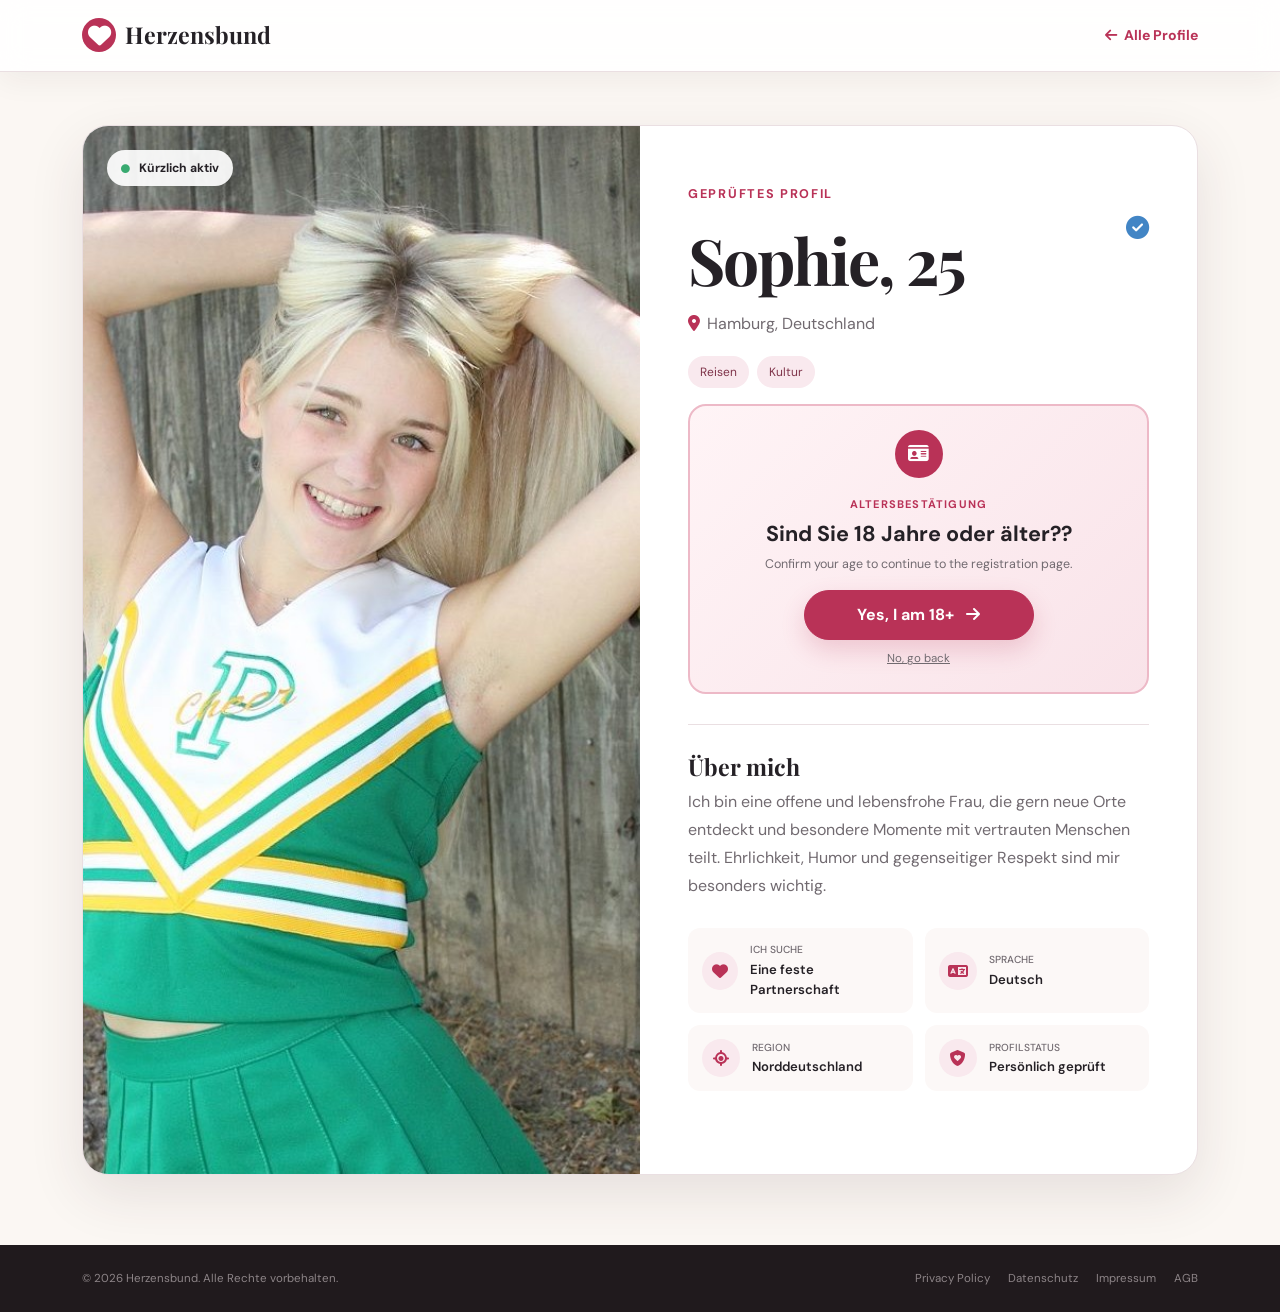
==== profile-details.html @ 143b0530 "Add files via upload" ====
<!doctype html>
<html lang="de">
<head>
  <meta charset="utf-8">
  <meta name="viewport" content="width=device-width, initial-scale=1">
  <meta name="description" content="Profildetails bei Herzensbund ansehen.">
  <title>Profildetails | Herzensbund</title>
  <link rel="preconnect" href="https://fonts.googleapis.com">
  <link rel="preconnect" href="https://fonts.gstatic.com" crossorigin>
  <link href="https://fonts.googleapis.com/css2?family=DM+Sans:wght@400;500;600;700&family=Playfair+Display:wght@600;700&display=swap" rel="stylesheet">
  <link href="https://cdn.jsdelivr.net/npm/bootstrap@5.3.3/dist/css/bootstrap.min.css" rel="stylesheet">
  <link href="https://cdnjs.cloudflare.com/ajax/libs/font-awesome/6.5.2/css/all.min.css" rel="stylesheet">
  <link rel="stylesheet" href="styles.css">
  <link rel="stylesheet" href="profile-details.css">
</head>
<body class="profile-page-body">
  <nav class="navbar fixed-top profile-nav">
    <div class="container">
      <a class="navbar-brand" href="index.html">
        <span class="brand-icon"><i class="fa-solid fa-heart"></i></span>
        Herzensbund
      </a>
      <a class="profile-back" href="index.html#profile"><i class="fa-solid fa-arrow-left"></i>Alle Profile</a>
    </div>
  </nav>

  <main class="profile-details-page">
    <div class="container">
      <article class="profile-details-card">
        <div class="row g-0">
          <div class="col-lg-6">
            <div class="profile-large-image">
              <img id="profileImage" src="" alt="">
              <span class="profile-active"><i class="fa-solid fa-circle"></i> K&uuml;rzlich aktiv</span>
            </div>
          </div>
          <div class="col-lg-6">
            <div class="profile-info">
              <div class="profile-heading">
                <div>
                  <span class="section-kicker">Gepr&uuml;ftes Profil</span>
                  <h1 id="profileName">Profil</h1>
                </div>
                <i class="fa-solid fa-circle-check profile-verified" title="Profil gepr&uuml;ft"></i>
              </div>
              <p class="profile-city" id="profileLocation"><i class="fa-solid fa-location-dot"></i></p>
              <div class="profile-tags" id="profileTags"></div>

              

              <section class="age-question mt-3">
                <div class="age-question-icon"><i class="fa-solid fa-id-card"></i></div>
                <div class="age-question-copy">
                  <span>Altersbest&auml;tigung</span>
                  <h2>Sind Sie 18 Jahre oder älter??</h2>
                  <p>Confirm your age to continue to the registration page.</p>
                </div>
                <div class="age-actions">
                  <a class="btn btn-primary" id="confirmProfileAge" href="signup.html">Yes, I am 18+ <i class="fa-solid fa-arrow-right ms-2"></i></a>
                  <a class="age-no" href="index.html#profile">No, go back</a>
                </div>
              </section>

              <div class="profile-about">
                <h2>&Uuml;ber mich</h2>
                <p id="profileDescription"></p>
              </div>

              <div class="profile-facts">
                <div><i class="fa-solid fa-heart"></i><span><small>Ich suche</small>Eine feste Partnerschaft</span></div>
                <div><i class="fa-solid fa-language"></i><span><small>Sprache</small>Deutsch</span></div>
                <div><i class="fa-solid fa-location-crosshairs"></i><span><small>Region</small><span id="profileRegion"></span></span></div>
                <div><i class="fa-solid fa-shield-heart"></i><span><small>Profilstatus</small>Pers&ouml;nlich gepr&uuml;ft</span></div>
              </div>

              
            </div>
          </div>
        </div>
      </article>
    </div>
  </main>

  <footer class="profile-footer">
    <div class="container">
      <span>&copy; 2026 Herzensbund. Alle Rechte vorbehalten.</span>
      <div><a href="privacy-policy.html">Privacy Policy</a><a href="data-protection.html">Datenschutz</a><a href="imprint.html">Impressum</a><a href="terms.html">AGB</a></div>
    </div>
  </footer>

  <script src="profile-details.js"></script>
</body>
</html>
---- styles.css ----
:root {
  --primary: #b93257;
  --primary-dark: #8f1f40;
  --primary-soft: #f9e9ee;
  --ink: #252126;
  --muted: #716a70;
  --cream: #fbf7f3;
  --white: #fff;
  --border: #eadfe2;
  --shadow: 0 20px 55px rgba(68, 32, 44, .11);
}

html { scroll-behavior: smooth; }
body { color: var(--ink); font-family: "DM Sans", sans-serif; overflow-x: hidden; }
h1, h2, h3 { font-family: "Playfair Display", serif; font-weight: 700; }
a { color: inherit; text-decoration: none; }
.section-padding {padding: 55px 0;}

.navbar {background: #ffffffde;padding: 18px 0;transition: background-color .3s ease, box-shadow .3s ease, padding .3s ease;}
.navbar.scrolled { background-color: rgba(255, 255, 255, .22) !important; border-bottom: 1px solid rgba(255, 255, 255, .35); box-shadow: 0 8px 30px rgba(50, 30, 36, .07); padding: 11px 0; -webkit-backdrop-filter: blur(14px) saturate(140%); backdrop-filter: blur(14px) saturate(140%); }
.navbar-brand { align-items: center; color: var(--ink); display: inline-flex; font-family: "Playfair Display", serif; font-size: 1.45rem; font-weight: 700; gap: 9px; }
.brand-icon { align-items: center; background: var(--primary); border-radius: 50%; color: #fff; display: inline-flex; height: 34px; justify-content: center; width: 34px; }
.nav-link { color: var(--ink); font-weight: 600; }
.nav-link:hover { color: var(--primary); }
.signup-link { color: var(--primary); }
.nav-cta { padding: 10px 22px !important; }

.btn { border-radius: 50px; font-weight: 700; padding: 12px 25px; }
.btn-lg { font-size: .98rem; padding: 15px 28px; }
.btn-primary { background: var(--primary); border-color: var(--primary); box-shadow: 0 10px 24px rgba(185, 50, 87, .2); }
.btn-primary:hover, .btn-primary:focus { background: var(--primary-dark); border-color: var(--primary-dark); transform: translateY(-1px); }

.hero-section { background: linear-gradient(135deg, #fff 0%, #fdf7f5 55%, #faedf0 100%); overflow: hidden; position: relative; }
.hero-shape { border: 1px solid rgba(185, 50, 87, .12); border-radius: 50%; position: absolute; }
.hero-shape-one { height: 440px; left: -250px; top: 18%; width: 440px; }
.hero-shape-two { height: 220px; right: 42%; top: -100px; width: 220px; }
.eyebrow, .section-kicker { color: var(--primary); display: inline-block; font-size: .79rem; font-weight: 700; letter-spacing: 1.7px; margin-bottom: 18px; text-transform: uppercase; }
.eyebrow i { margin-right: 7px; }
.hero-section h1 {font-size: clamp(3rem, 3.5vw, 5.7rem);letter-spacing: -3px;line-height: .99;margin-bottom: 28px;max-width: 700px;}
.hero-section h1 span { color: var(--primary); font-style: italic; }
.hero-copy { color: var(--muted); font-size: 1.16rem; line-height: 1.75; margin-bottom: 32px; max-width: 590px; }
.hero-trust { align-items: center; display: flex; gap: 15px; margin-top: 34px; }
.avatar-stack { display: flex; padding-left: 12px; }
.avatar-stack img { border: 3px solid #fff; border-radius: 50%; height: 42px; margin-left: -12px; object-fit: cover; width: 42px; }
.stars { color: #e4a437; font-size: .72rem; letter-spacing: 1px; }
.hero-trust span { color: var(--muted); font-size: .82rem; }
.hero-visual { min-height: 630px; position: relative; }
.hero-image-wrap { border: 12px solid rgba(255, 255, 255, .8); border-radius: 250px 250px 35px 35px; box-shadow: var(--shadow); height: 590px; overflow: hidden; position: absolute; right: 15px; top: 25px; width: 430px; }
.hero-image-wrap img { height: 100%; object-fit: cover; object-position: center; width: 100%; }
.floating-card { align-items: center; background: rgba(255, 255, 255, .94); border: 1px solid rgba(255, 255, 255, .8); border-radius: 15px; box-shadow: var(--shadow); display: flex; gap: 12px; padding: 15px 18px; position: absolute; }
.floating-card span { align-items: center; background: var(--primary-soft); border-radius: 50%; color: var(--primary); display: flex; height: 43px; justify-content: center; width: 43px; }
.floating-card strong, .floating-card small { display: block; }
.floating-card strong { font-size: .9rem; }
.floating-card small { color: var(--muted); font-size: .73rem; }
.card-match { left: 5px; top: 130px; }
.card-safe { bottom: 45px; right: -25px; }

.trust-strip { background: var(--primary); color: #fff; padding: 24px 0; }
.trust-strip .col-6 { align-items: center; display: flex; font-size: .87rem; gap: 10px; justify-content: center; }
.trust-strip i { color: #f5b6c8; font-size: 1.15rem; }

.profiles-section { background: var(--cream); }
.section-heading { max-width: 680px; margin-bottom: 42px; }
.section-heading h2, .how-section h2, .story-section h2, .contact-section h2 {font-size: clamp(2.3rem, 4vw, 2.7rem);letter-spacing: -1px;margin-bottom: 18px;}
.section-heading p, .how-section p, .story-section p { color: var(--muted); line-height: 1.75; }
.filter-bar { display: flex; flex-wrap: wrap; gap: 8px; justify-content: center; margin-bottom: 38px; }
.filter-btn { background: transparent; border: 1px solid #ddcfd3; border-radius: 40px; color: var(--muted); font-size: .88rem; font-weight: 600; padding: 9px 19px; }
.filter-btn.active, .filter-btn:hover { background: var(--primary); border-color: var(--primary); color: #fff; }
.candidate-card { background: #fff; border: 0; border-radius: 18px; box-shadow: 0 8px 28px rgba(59, 33, 41, .07); cursor: pointer; height: 100%; overflow: hidden; transition: .3s ease; }
.candidate-card:hover { box-shadow: 0 18px 42px rgba(59, 33, 41, .14); transform: translateY(-7px); }
.candidate-image { height: 285px; overflow: hidden; position: relative; }
.candidate-image img { height: 100%; object-fit: cover; transition: .5s ease; width: 100%; }
.candidate-card:hover img { transform: scale(1.05); }
.online-badge { background: rgba(255, 255, 255, .92); border-radius: 30px; font-size: .7rem; font-weight: 700; left: 12px; padding: 6px 10px; position: absolute; top: 12px; }
.online-badge::before { background: #38a86b; border-radius: 50%; content: ""; display: inline-block; height: 7px; margin-right: 5px; width: 7px; }
.candidate-body { padding: 18px; }
.candidate-top { align-items: center; display: flex; justify-content: space-between; }
.candidate-body h3 { font-size: 1.35rem; margin: 0; }
.verified { color: #4285c5; font-size: .9rem; }
.candidate-location { color: var(--muted); font-size: .8rem; margin: 7px 0 13px; }
.candidate-location i { color: var(--primary); margin-right: 5px; }
.candidate-tags { display: flex; flex-wrap: wrap; gap: 5px; }
.candidate-tags span { background: var(--primary-soft); border-radius: 20px; color: #7f344a; font-size: .68rem; padding: 5px 9px; }
.candidate-chat-btn { align-items: center; background: var(--primary); border: 1px solid var(--primary); border-radius: 10px; color: #fff; display: flex; font-size: .82rem; font-weight: 700; gap: 8px; justify-content: center; margin-top: 17px; padding: 10px 15px; transition: .25s ease; width: 100%; }
.candidate-chat-btn:hover, .candidate-chat-btn:focus { background: var(--primary-dark); border-color: var(--primary-dark); box-shadow: 0 8px 18px rgba(185, 50, 87, .2); outline: none; transform: translateY(-1px); }
.profile-note { color: var(--muted); font-size: .8rem; margin: 35px 0 0; }
.profile-note i { color: var(--primary); }

.how-section { background: #fff; }
.text-link { color: var(--primary); font-weight: 700; }
.text-link i { margin-left: 7px; transition: .2s; }
.text-link:hover i { transform: translateX(4px); }
.steps-list { display: grid; gap: 15px; }
.step-card { align-items: center; border: 1px solid var(--border); border-radius: 18px; display: grid; gap: 19px; grid-template-columns: auto auto 1fr; padding: 22px; position: relative; transition: .25s; }
.step-card:hover { border-color: #e2b5c1; box-shadow: 0 13px 35px rgba(71, 38, 47, .08); }
.step-number { color: #decbd0; font-family: "Playfair Display", serif; font-size: 1.1rem; font-weight: 700; }
.step-icon { align-items: center; background: var(--primary-soft); border-radius: 14px; color: var(--primary); display: flex; font-size: 1.35rem; height: 58px; justify-content: center; width: 58px; }
.step-card h3 { font-size: 1.2rem; margin: 0 0 5px; }
.step-card p { font-size: .87rem; margin: 0; }

.story-section { background: #f6eeee; }
.story-images { min-height: 535px; position: relative; }
.story-main { border-radius: 25px 180px 25px 25px; height: 500px; object-fit: cover; width: 87%; }
.story-stat { align-items: center; background: #fff; border-radius: 18px; bottom: 0; box-shadow: var(--shadow); display: flex; gap: 15px; padding: 20px; position: absolute; right: 0; width: 260px; }
.story-stat strong { color: var(--primary); font-family: "Playfair Display", serif; font-size: 2rem; }
.story-stat span { color: var(--muted); font-size: .77rem; line-height: 1.4; }
.values-grid { display: grid; gap: 14px; grid-template-columns: 1fr 1fr; margin-top: 28px; }
.values-grid div { font-size: .9rem; font-weight: 600; }
.values-grid i { align-items: center; background: var(--primary); border-radius: 50%; color: #fff; display: inline-flex; font-size: .62rem; height: 20px; justify-content: center; margin-right: 7px; width: 20px; }

.contact-section { background: #fff; }
.contact-panel { border-radius: 25px; box-shadow: var(--shadow); overflow: hidden; }
.contact-info { background: linear-gradient(145deg, #a9264b, #741b36); color: #fff; padding: 55px; position: relative; }
.contact-info::after { border: 1px solid rgba(255, 255, 255, .12); border-radius: 50%; bottom: -100px; content: ""; height: 270px; position: absolute; right: -100px; width: 270px; }
.section-kicker.light { color: #f4bccb; }
.contact-info p { color: rgba(255, 255, 255, .75); }
.contact-list { display: grid; gap: 22px; list-style: none; margin: 35px 0 0; padding: 0; position: relative; z-index: 1; }
.contact-list li { align-items: center; display: flex; gap: 14px; }
.contact-list > li > i { align-items: center; background: rgba(255, 255, 255, .12); border-radius: 50%; display: flex; height: 43px; justify-content: center; width: 43px; }
.contact-list small, .contact-list a, .contact-list span { display: block; }
.contact-list small { color: #e3a8b8; font-size: .67rem; text-transform: uppercase; }
.contact-list a, .contact-list span { font-size: .88rem; }
.contact-form-wrap { padding: 55px; }
label { font-size: .79rem; font-weight: 700; margin-bottom: 7px; }
.form-control { border: 1px solid #dfd5d8; border-radius: 10px; min-height: 47px; padding: 11px 14px; }
.form-control:focus { border-color: var(--primary); box-shadow: 0 0 0 .2rem rgba(185, 50, 87, .1); }
.form-status { font-size: .82rem; min-height: 20px; }
.form-status.error { color: #b42318; }
.form-status.success { color: #278256; }

footer { background: #201a1d; color: #fff; padding: 55px 0 25px; }
footer .navbar-brand { color: #fff; }
.footer-main { align-items: center; display: flex; justify-content: space-between; }
.footer-main p { color: #a9a0a4; font-size: .85rem; margin: 0; }
.social-links { display: flex; gap: 9px; }
.social-links a { align-items: center; border: 1px solid #50464a; border-radius: 50%; display: flex; height: 38px; justify-content: center; width: 38px; }
.social-links a:hover { background: var(--primary); border-color: var(--primary); }
.footer-legal { border-top: 1px solid #393135; display: grid; gap: 12px; grid-template-columns: repeat(2, 1fr); margin-top: 35px; padding-top: 30px; }
.footer-legal details { background: #292225; border: 1px solid #40363a; border-radius: 12px; overflow: hidden; scroll-margin-top: 100px; }
.footer-legal summary { align-items: center; cursor: pointer; display: flex; font-size: .88rem; font-weight: 700; gap: 10px; list-style: none; padding: 16px 18px; }
.footer-legal summary::-webkit-details-marker { display: none; }
.footer-legal summary::after { color: #a9a0a4; content: "\2b"; font-size: 1rem; margin-left: auto; }
.footer-legal details[open] summary::after { content: "\2212"; }
.footer-legal summary i { color: #e78da6; width: 18px; }
.legal-content { border-top: 1px solid #40363a; color: #bcb3b7; font-size: .78rem; line-height: 1.7; max-height: 360px; overflow-y: auto; padding: 18px; }
.legal-content h3 { color: #fff; font-family: "DM Sans", sans-serif; font-size: .82rem; margin: 18px 0 6px; }
.legal-content p { margin: 0 0 12px; }
.legal-content a { color: #f0a6ba; text-decoration: underline; }
.footer-bottom { border-top: 1px solid #393135; color: #8c8487; display: flex; font-size: .72rem; justify-content: space-between; margin-top: 35px; padding-top: 22px; }
.footer-bottom div { display: flex; flex-wrap: wrap; gap: 20px; }
.footer-bottom a:hover { color: #fff; }

.form-check-label { color: var(--muted); font-size: .72rem; font-weight: 400; }
.form-check-input:checked { background-color: var(--primary); border-color: var(--primary); }

.success-toast { border: 0; box-shadow: var(--shadow); }
.success-toast i { color: #278256; font-size: 1.1rem; margin-right: 7px; }

@media (max-width: 991.98px) {
  .navbar { background: rgba(255, 255, 255, .97); padding: 12px 0; }
  .navbar.scrolled { background-color: rgba(255, 255, 255, .22) !important; }
  .navbar-collapse { padding: 15px 0; }
  .navbar-nav { align-items: stretch !important; }
  .section-padding { padding: 80px 0; }
  .hero-section .row { min-height: auto !important; padding-bottom: 90px !important; padding-top: 130px !important; }
  .contact-info, .contact-form-wrap { padding: 42px; }
}

@media (max-width: 767.98px) {
  .hero-section h1 { font-size: 3.1rem; letter-spacing: -2px; }
  .trust-strip .col-6 { align-items: flex-start; flex-direction: column; gap: 4px; }
  .candidate-image { height: 360px; }
  .story-images { min-height: 440px; }
  .story-main { height: 410px; width: 95%; }
  .values-grid { grid-template-columns: 1fr; }
  .contact-info, .contact-form-wrap { padding: 35px 25px; }
  .footer-legal { grid-template-columns: 1fr; }
  .footer-main, .footer-bottom { align-items: flex-start; flex-direction: column; gap: 18px; }
}

@media (max-width: 575.98px) {
  .section-padding { padding: 65px 0; }
  .candidate-image { height: 330px; }
  .step-card { align-items: flex-start; grid-template-columns: auto 1fr; }
  .step-number { display: none; }
  .story-stat { left: 15px; right: auto; }
}
---- profile-details.css ----
.profile-page-body { background: var(--cream); }
.profile-nav { background: rgba(255, 255, 255, .88); border-bottom: 1px solid var(--border); box-shadow: 0 8px 30px rgba(50, 30, 36, .06); padding: 13px 0; backdrop-filter: blur(14px); }
.profile-back { color: var(--primary); font-size: .88rem; font-weight: 700; }
.profile-back i { margin-right: 7px; }
.profile-details-page { min-height: calc(100vh - 110px); padding: 125px 0 70px; }
.profile-details-card { background: #fff; border: 1px solid var(--border); border-radius: 26px; box-shadow: var(--shadow); margin: auto; max-width: 1180px; overflow: hidden; }
.profile-large-image { height: 100%; min-height: 760px; position: relative; }
.profile-large-image img { height: 100%; object-fit: cover; object-position: center top; width: 100%; }
.profile-active { background: rgba(255, 255, 255, .92); border-radius: 30px; font-size: .76rem; font-weight: 700; left: 24px; padding: 9px 14px; position: absolute; top: 24px; }
.profile-active i { color: #39aa70; font-size: .55rem; margin-right: 6px; }
.profile-info { padding: 55px 48px; }
.profile-heading { align-items: flex-start; display: flex; justify-content: space-between; }
.profile-heading h1 { font-size: clamp(2.7rem, 5vw, 4.4rem); letter-spacing: -2px; margin: 0; }
.profile-verified { color: #4285c5; font-size: 1.45rem; margin-top: 35px; }
.profile-city { color: var(--muted); margin: 13px 0 20px; }
.profile-city i { color: var(--primary); margin-right: 7px; }
.profile-tags { display: flex; flex-wrap: wrap; gap: 8px; }
.profile-tags span { background: var(--primary-soft); border-radius: 30px; color: #7f344a; font-size: .75rem; padding: 7px 12px; }
.profile-about { border-top: 1px solid var(--border); margin-top: 30px; padding-top: 28px; }
.profile-about h2 { font-size: 1.45rem; }
.profile-about p { color: var(--muted); line-height: 1.75; }
.profile-facts { display: grid; gap: 12px; grid-template-columns: 1fr 1fr; margin: 28px 0; }
.profile-facts > div { align-items: center; background: #fcf8f7; border-radius: 12px; display: flex; gap: 12px; padding: 14px; }
.profile-facts i { align-items: center; background: var(--primary-soft); border-radius: 50%; color: var(--primary); display: flex; height: 38px; justify-content: center; width: 38px; }
.profile-facts span { font-size: .82rem; font-weight: 600; }
.profile-facts small { color: var(--muted); display: block; font-size: .64rem; font-weight: 500; margin-bottom: 2px; text-transform: uppercase; }
.age-question { background: linear-gradient(135deg, #fff4f6, #f9e3e9); border: 2px solid #edb9c7; border-radius: 18px; padding: 24px; text-align: center; }
.age-question-icon { align-items: center; background: var(--primary); border-radius: 50%; color: #fff; display: flex; font-size: 1.15rem; height: 48px; justify-content: center; margin: 0 auto 13px; width: 48px; }
.age-question-copy > span { color: var(--primary); font-size: .69rem; font-weight: 700; letter-spacing: 1.2px; text-transform: uppercase; }
.age-question h2 { font-family: "DM Sans", sans-serif; font-size: 1.35rem; margin: 7px 0; }
.age-question p { color: var(--muted); font-size: .78rem; margin-bottom: 17px; }
.age-actions { align-items: center; display: flex; flex-direction: column; gap: 10px; }
.age-actions .btn { min-width: 230px; }
.age-no { color: var(--muted); font-size: .72rem; text-decoration: underline; }
.profile-footer { background: #201a1d; color: #8c8487; font-size: .72rem; padding: 25px 0; }
.profile-footer .container { display: flex; justify-content: space-between; }
.profile-footer div { display: flex; flex-wrap: wrap; gap: 18px; }
.profile-footer a:hover { color: #fff; }
@media (max-width: 991.98px) {
  .profile-large-image { min-height: 620px; }
}
@media (max-width: 767.98px) {
  .profile-details-page { padding-top: 105px; }
  .profile-large-image { min-height: 480px; }
  .profile-info { padding: 38px 24px; }
  .profile-facts { grid-template-columns: 1fr; }
  .profile-footer .container { align-items: flex-start; flex-direction: column; gap: 15px; }
}
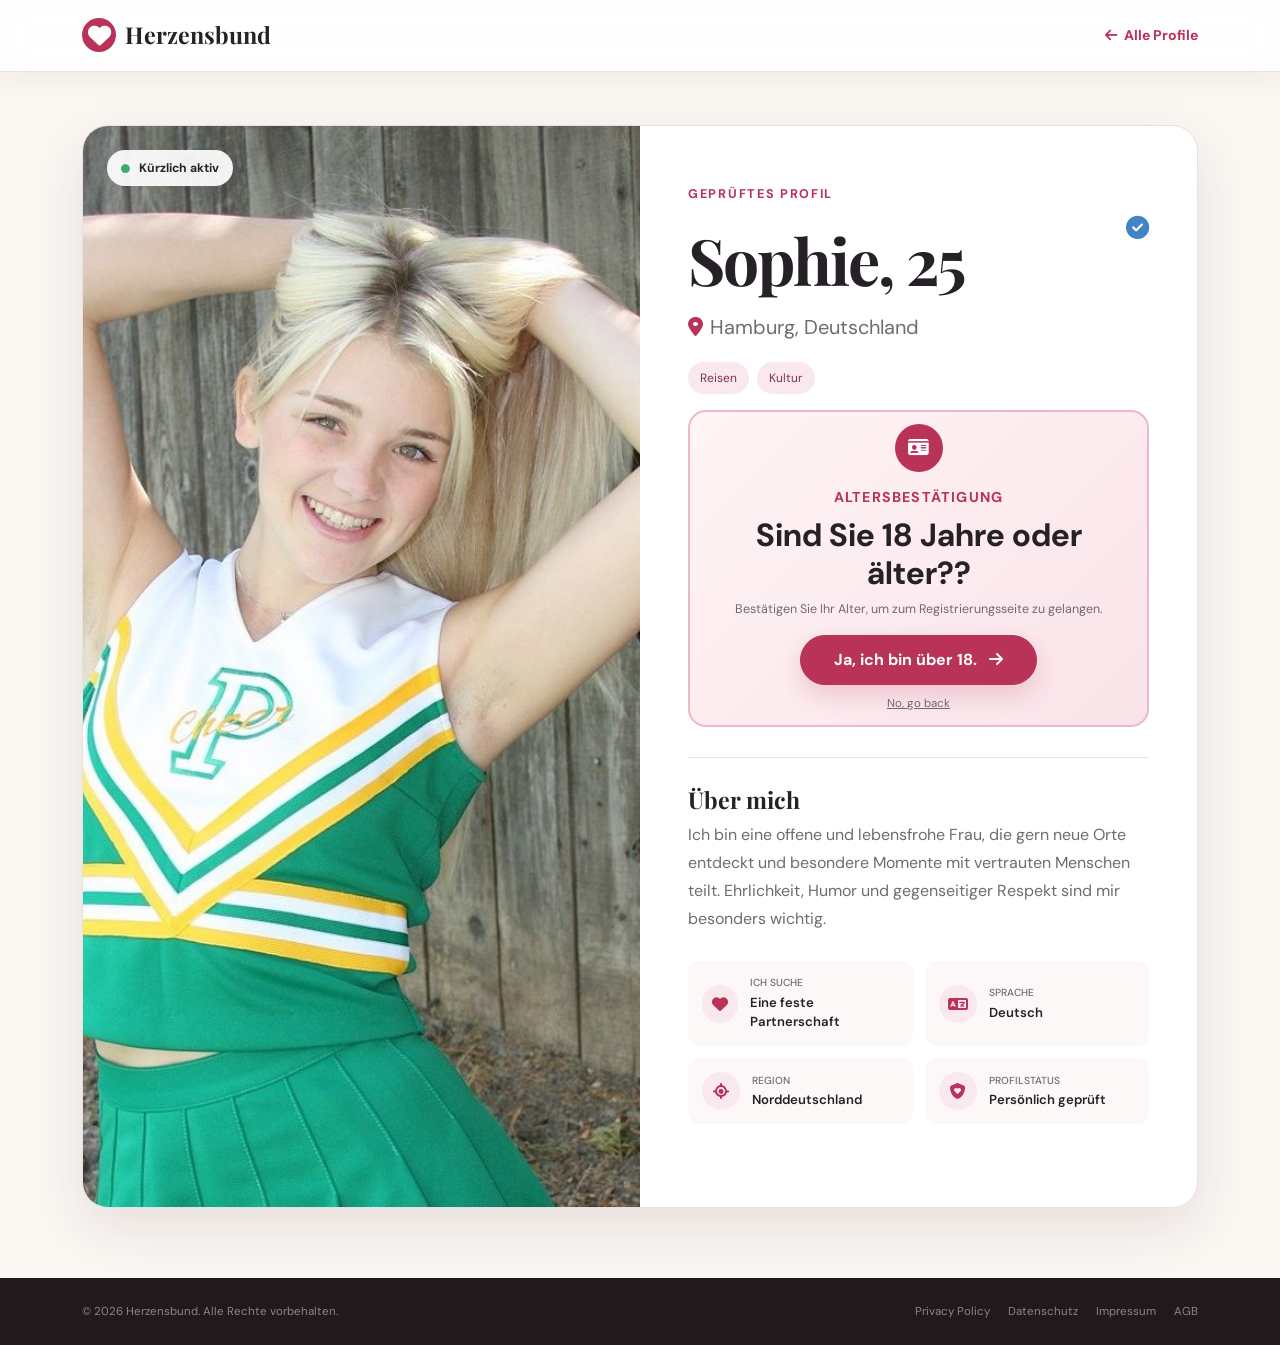
==== commit 484a63b5: "Add files via upload" ====
--- a/profile-details.html
+++ b/profile-details.html
@@ -53,10 +53,10 @@
                 <div class="age-question-copy">
                   <span>Altersbest&auml;tigung</span>
                   <h2>Sind Sie 18 Jahre oder älter??</h2>
-                  <p>Confirm your age to continue to the registration page.</p>
+                  <p>Bestätigen Sie Ihr Alter, um zum Registrierungsseite zu gelangen.</p>
                 </div>
                 <div class="age-actions">
-                  <a class="btn btn-primary" id="confirmProfileAge" href="signup.html">Yes, I am 18+ <i class="fa-solid fa-arrow-right ms-2"></i></a>
+                  <a class="btn btn-primary" id="confirmProfileAge" href="signup.html">Ja, ich bin über 18. <i class="fa-solid fa-arrow-right ms-2"></i></a>
                   <a class="age-no" href="index.html#profile">No, go back</a>
                 </div>
               </section>
--- a/profile-details.css
+++ b/profile-details.css
@@ -1,48 +1,279 @@
-.profile-page-body { background: var(--cream); }
-.profile-nav { background: rgba(255, 255, 255, .88); border-bottom: 1px solid var(--border); box-shadow: 0 8px 30px rgba(50, 30, 36, .06); padding: 13px 0; backdrop-filter: blur(14px); }
-.profile-back { color: var(--primary); font-size: .88rem; font-weight: 700; }
-.profile-back i { margin-right: 7px; }
-.profile-details-page { min-height: calc(100vh - 110px); padding: 125px 0 70px; }
-.profile-details-card { background: #fff; border: 1px solid var(--border); border-radius: 26px; box-shadow: var(--shadow); margin: auto; max-width: 1180px; overflow: hidden; }
-.profile-large-image { height: 100%; min-height: 760px; position: relative; }
-.profile-large-image img { height: 100%; object-fit: cover; object-position: center top; width: 100%; }
-.profile-active { background: rgba(255, 255, 255, .92); border-radius: 30px; font-size: .76rem; font-weight: 700; left: 24px; padding: 9px 14px; position: absolute; top: 24px; }
-.profile-active i { color: #39aa70; font-size: .55rem; margin-right: 6px; }
-.profile-info { padding: 55px 48px; }
-.profile-heading { align-items: flex-start; display: flex; justify-content: space-between; }
-.profile-heading h1 { font-size: clamp(2.7rem, 5vw, 4.4rem); letter-spacing: -2px; margin: 0; }
-.profile-verified { color: #4285c5; font-size: 1.45rem; margin-top: 35px; }
-.profile-city { color: var(--muted); margin: 13px 0 20px; }
-.profile-city i { color: var(--primary); margin-right: 7px; }
-.profile-tags { display: flex; flex-wrap: wrap; gap: 8px; }
-.profile-tags span { background: var(--primary-soft); border-radius: 30px; color: #7f344a; font-size: .75rem; padding: 7px 12px; }
-.profile-about { border-top: 1px solid var(--border); margin-top: 30px; padding-top: 28px; }
-.profile-about h2 { font-size: 1.45rem; }
-.profile-about p { color: var(--muted); line-height: 1.75; }
-.profile-facts { display: grid; gap: 12px; grid-template-columns: 1fr 1fr; margin: 28px 0; }
-.profile-facts > div { align-items: center; background: #fcf8f7; border-radius: 12px; display: flex; gap: 12px; padding: 14px; }
-.profile-facts i { align-items: center; background: var(--primary-soft); border-radius: 50%; color: var(--primary); display: flex; height: 38px; justify-content: center; width: 38px; }
-.profile-facts span { font-size: .82rem; font-weight: 600; }
-.profile-facts small { color: var(--muted); display: block; font-size: .64rem; font-weight: 500; margin-bottom: 2px; text-transform: uppercase; }
-.age-question { background: linear-gradient(135deg, #fff4f6, #f9e3e9); border: 2px solid #edb9c7; border-radius: 18px; padding: 24px; text-align: center; }
-.age-question-icon { align-items: center; background: var(--primary); border-radius: 50%; color: #fff; display: flex; font-size: 1.15rem; height: 48px; justify-content: center; margin: 0 auto 13px; width: 48px; }
-.age-question-copy > span { color: var(--primary); font-size: .69rem; font-weight: 700; letter-spacing: 1.2px; text-transform: uppercase; }
-.age-question h2 { font-family: "DM Sans", sans-serif; font-size: 1.35rem; margin: 7px 0; }
-.age-question p { color: var(--muted); font-size: .78rem; margin-bottom: 17px; }
-.age-actions { align-items: center; display: flex; flex-direction: column; gap: 10px; }
-.age-actions .btn { min-width: 230px; }
-.age-no { color: var(--muted); font-size: .72rem; text-decoration: underline; }
-.profile-footer { background: #201a1d; color: #8c8487; font-size: .72rem; padding: 25px 0; }
-.profile-footer .container { display: flex; justify-content: space-between; }
-.profile-footer div { display: flex; flex-wrap: wrap; gap: 18px; }
-.profile-footer a:hover { color: #fff; }
+.profile-page-body {
+    background: var(--cream);
+}
+
+.profile-nav {
+    background: rgba(255, 255, 255, .88);
+    border-bottom: 1px solid var(--border);
+    box-shadow: 0 8px 30px rgba(50, 30, 36, .06);
+    padding: 13px 0;
+    backdrop-filter: blur(14px);
+}
+
+.profile-back {
+    color: var(--primary);
+    font-size: .88rem;
+    font-weight: 700;
+}
+
+.profile-back i {
+    margin-right: 7px;
+}
+
+.profile-details-page {
+    min-height: calc(100vh - 110px);
+    padding: 125px 0 70px;
+}
+
+.profile-details-card {
+    background: #fff;
+    border: 1px solid var(--border);
+    border-radius: 26px;
+    box-shadow: var(--shadow);
+    margin: auto;
+    max-width: 1180px;
+    overflow: hidden;
+}
+
+.profile-large-image {
+    height: 100%;
+    min-height: 760px;
+    position: relative;
+}
+
+.profile-large-image img {
+    height: 100%;
+    object-fit: cover;
+    object-position: center top;
+    width: 100%;
+}
+
+.profile-active {
+    background: rgba(255, 255, 255, .92);
+    border-radius: 30px;
+    font-size: .76rem;
+    font-weight: 700;
+    left: 24px;
+    padding: 9px 14px;
+    position: absolute;
+    top: 24px;
+}
+
+.profile-active i {
+    color: #39aa70;
+    font-size: .55rem;
+    margin-right: 6px;
+}
+
+.profile-info {
+    padding: 55px 48px;
+}
+
+.profile-heading {
+    align-items: flex-start;
+    display: flex;
+    justify-content: space-between;
+}
+
+.profile-heading h1 {
+    font-size: clamp(3.2rem, 5vw, 4.6rem);
+    letter-spacing: -2px;
+    margin: 0;
+}
+
+.profile-verified {
+    color: #4285c5;
+    font-size: 1.45rem;
+    margin-top: 35px;
+}
+
+.profile-city {
+    color: var(--muted);
+    margin: 13px 0 20px;
+    font-size: 20px;
+}
+
+.profile-city i {
+    color: var(--primary);
+    margin-right: 7px;
+}
+
+.profile-tags {
+    display: flex;
+    flex-wrap: wrap;
+    gap: 8px;
+}
+
+.profile-tags span {
+    background: var(--primary-soft);
+    border-radius: 30px;
+    color: #7f344a;
+    font-size: .75rem;
+    padding: 7px 12px;
+}
+
+.profile-about {
+    border-top: 1px solid var(--border);
+    margin-top: 30px;
+    padding-top: 28px;
+}
+
+.profile-about h2 {
+    font-size: 1.45rem;
+}
+
+.profile-about p {
+    color: var(--muted);
+    line-height: 1.75;
+}
+
+.profile-facts {
+    display: grid;
+    gap: 12px;
+    grid-template-columns: 1fr 1fr;
+    margin: 28px 0;
+}
+
+.profile-facts > div {
+    align-items: center;
+    background: #fcf8f7;
+    border-radius: 12px;
+    display: flex;
+    gap: 12px;
+    padding: 14px;
+}
+
+.profile-facts i {
+    align-items: center;
+    background: var(--primary-soft);
+    border-radius: 50%;
+    color: var(--primary);
+    display: flex;
+    height: 38px;
+    justify-content: center;
+    width: 38px;
+}
+
+.profile-facts span {
+    font-size: .82rem;
+    font-weight: 600;
+}
+
+.profile-facts small {
+    color: var(--muted);
+    display: block;
+    font-size: .64rem;
+    font-weight: 500;
+    margin-bottom: 2px;
+    text-transform: uppercase;
+}
+
+.age-question {
+    background: linear-gradient(135deg, #fff4f6, #f9e3e9);
+    border: 2px solid #edb9c7;
+    border-radius: 18px;
+    padding: 12px;
+    text-align: center;
+}
+
+.age-question-icon {
+    align-items: center;
+    background: var(--primary);
+    border-radius: 50%;
+    color: #fff;
+    display: flex;
+    font-size: 1.15rem;
+    height: 48px;
+    justify-content: center;
+    margin: 0 auto 13px;
+    width: 48px;
+}
+
+.age-question-copy > span {
+    color: var(--primary);
+    font-size: .89rem;
+    font-weight: 700;
+    letter-spacing: 1.2px;
+    text-transform: uppercase;
+}
+
+.age-question h2 {
+    font-family: "DM Sans", sans-serif;
+    font-size: 2rem;
+    margin: 7px 0;
+}
+
+.age-question p {
+    color: var(--muted);
+    font-size: .78rem;
+    margin-bottom: 17px;
+}
+
+.age-actions {
+    align-items: center;
+    display: flex;
+    flex-direction: column;
+    gap: 10px;
+}
+
+.age-actions .btn {
+    min-width: 237px;
+}
+
+.age-no {
+    color: var(--muted);
+    font-size: .72rem;
+    text-decoration: underline;
+}
+
+.profile-footer {
+    background: #201a1d;
+    color: #8c8487;
+    font-size: .72rem;
+    padding: 25px 0;
+}
+
+.profile-footer .container {
+    display: flex;
+    justify-content: space-between;
+}
+
+.profile-footer div {
+    display: flex;
+    flex-wrap: wrap;
+    gap: 18px;
+}
+
+.profile-footer a:hover {
+    color: #fff;
+}
+
 @media (max-width: 991.98px) {
-  .profile-large-image { min-height: 620px; }
-}
+    .profile-large-image {
+        min-height: 620px;
+    }
+}
+
 @media (max-width: 767.98px) {
-  .profile-details-page { padding-top: 105px; }
-  .profile-large-image { min-height: 480px; }
-  .profile-info { padding: 38px 24px; }
-  .profile-facts { grid-template-columns: 1fr; }
-  .profile-footer .container { align-items: flex-start; flex-direction: column; gap: 15px; }
-}
+    .profile-details-page {
+        padding-top: 105px;
+    }
+
+    .profile-large-image {
+        min-height: 480px;
+    }
+
+    .profile-info {
+        padding: 38px 24px;
+    }
+
+    .profile-facts {
+        grid-template-columns: 1fr;
+    }
+
+    .profile-footer .container {
+        align-items: flex-start;
+        flex-direction: column;
+        gap: 15px;
+    }
+}
